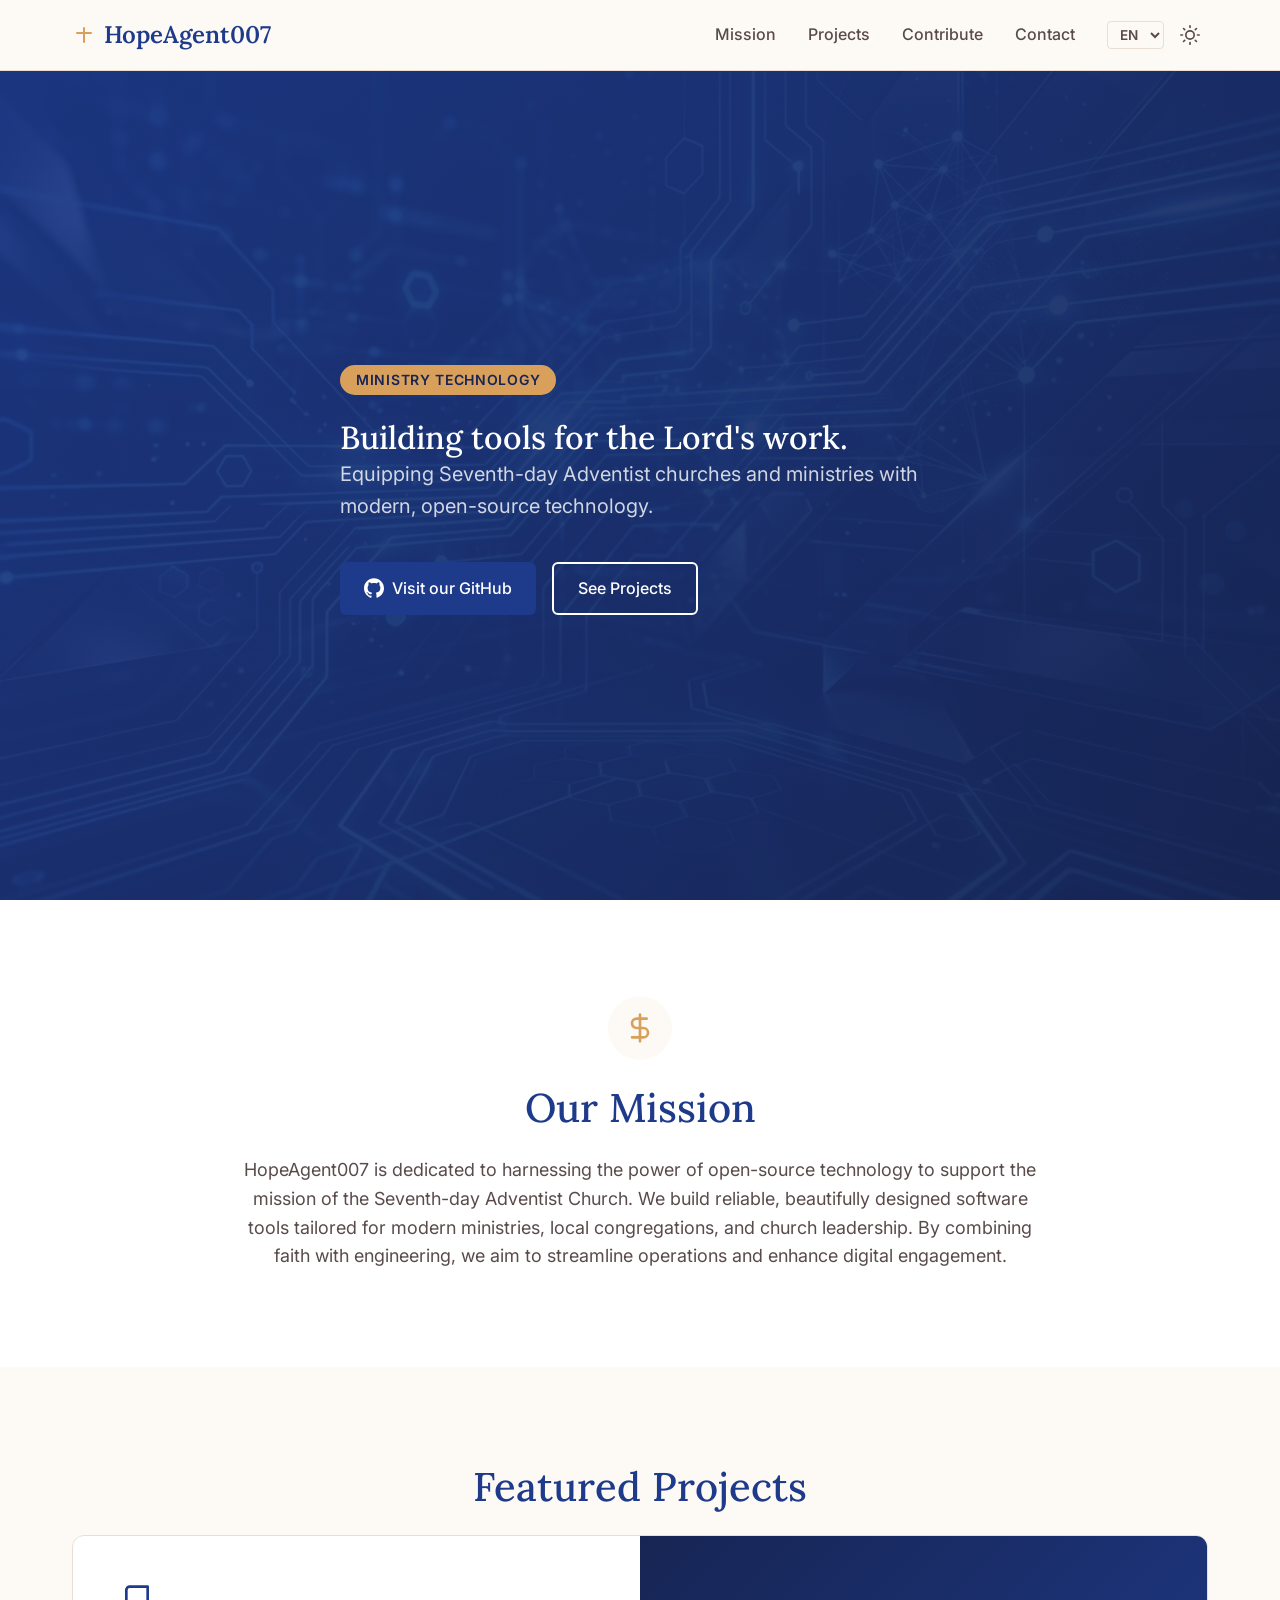
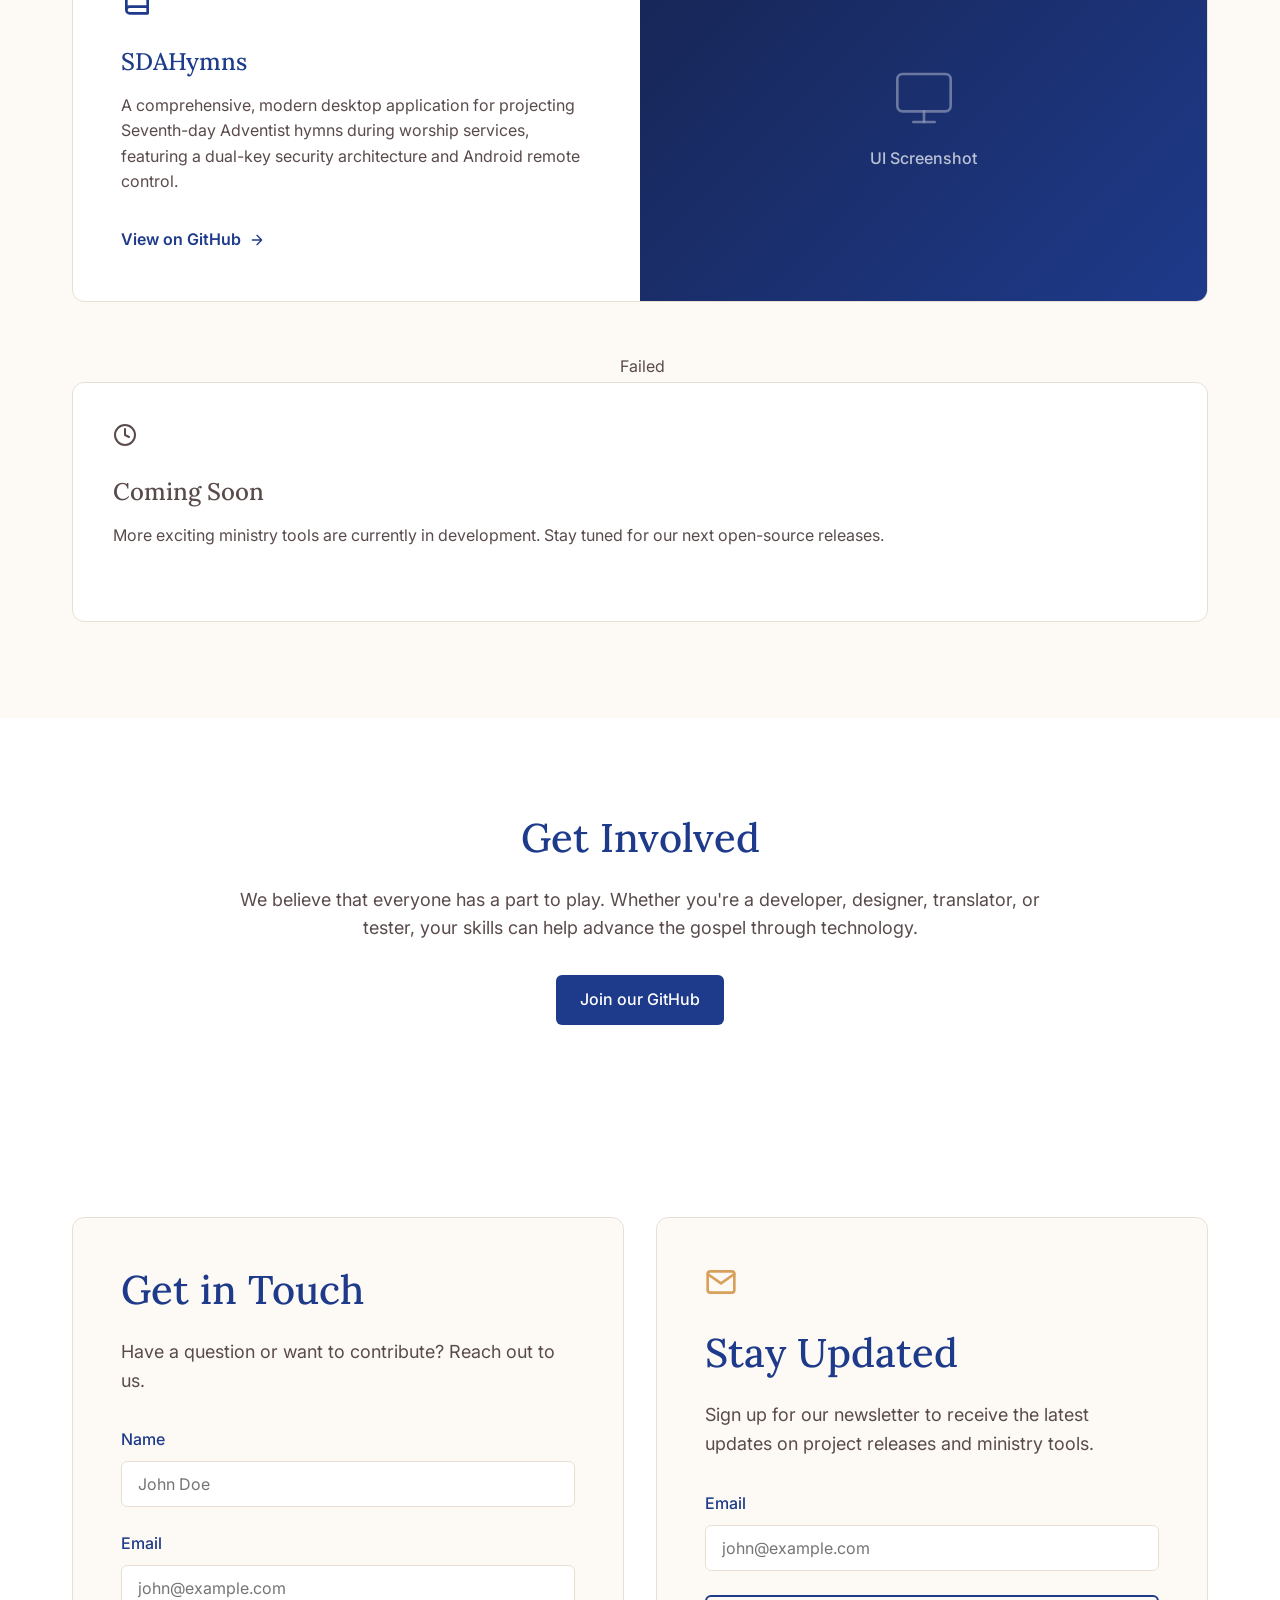
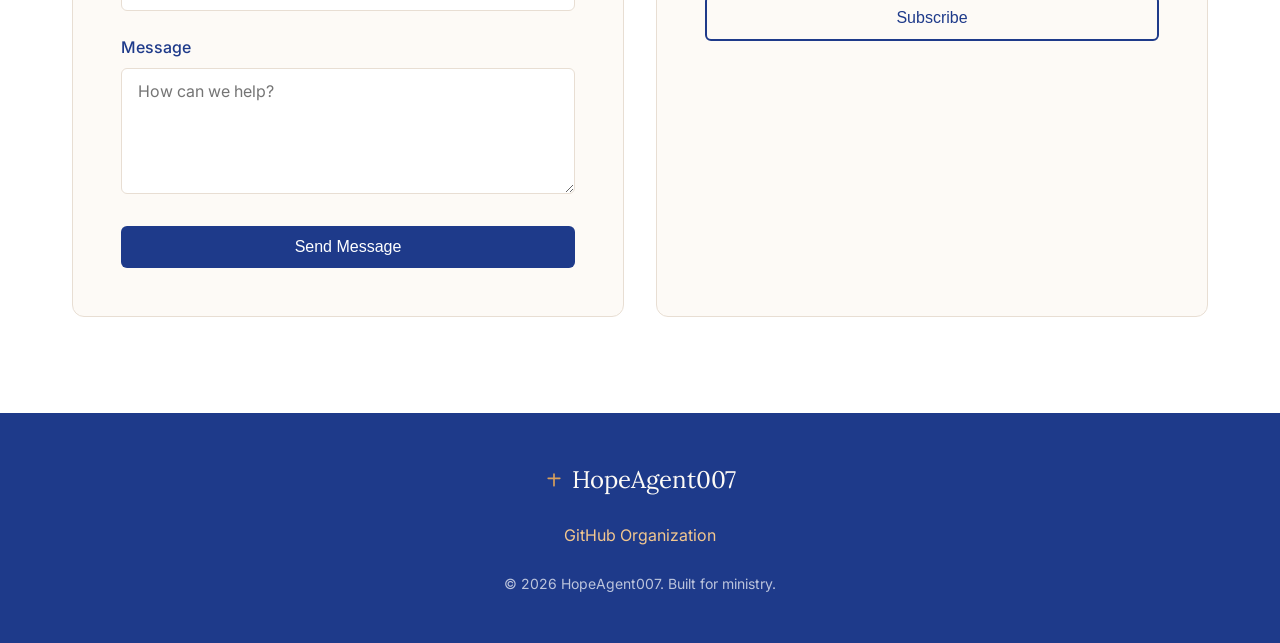
==== index.html @ d70610f1 "fix: harden project cards, finish i18n, speed up hero, add Pages deploy - Build GitHub project cards" ====
<!DOCTYPE html>
<html lang="en">
<head>
    <meta charset="UTF-8">
    <meta name="viewport" content="width=device-width, initial-scale=1.0">
    <title data-i18n="page_title">HopeAgent007 | Building Tools for the Lord's Work</title>
    <meta name="description" content="HopeAgent007 is a GitHub organization dedicated to building technology tools for Seventh-day Adventist (SDA) church and ministry use.">
    <!-- Clean SVG Favicon -->
    <link rel="icon" href="data:image/svg+xml,<svg xmlns=%22http://www.w3.org/2000/svg%22 viewBox=%220 0 24 24%22 fill=%22none%22 stroke=%22%231e3a8a%22 stroke-width=%222%22 stroke-linecap=%22round%22 stroke-linejoin=%22round%22><path d=%22M12 5v14M5 10h14%22/></svg>">
    
    <link rel="preconnect" href="https://fonts.googleapis.com">
    <link rel="preconnect" href="https://fonts.gstatic.com" crossorigin>
    <link href="https://fonts.googleapis.com/css2?family=Inter:wght@400;500;600&family=Lora:ital,wght@0,400;0,500;0,600;1,400&display=swap" rel="stylesheet">
    <link rel="stylesheet" href="style.css">
    <link rel="preload" as="image" href="hero-bg.webp">

    <!-- Link previews (WhatsApp, Facebook, etc.) -->
    <meta property="og:type" content="website">
    <meta property="og:title" content="HopeAgent007 | Building Tools for the Lord's Work">
    <meta property="og:description" content="Equipping Seventh-day Adventist churches and ministries with modern, open-source technology.">
    <meta name="twitter:card" content="summary">

    <!-- Apply saved or system theme before first paint to avoid a light flash -->
    <script>
        (function () {
            var theme = null;
            try { theme = localStorage.getItem('site_theme'); } catch (e) {}
            if (!theme && window.matchMedia && window.matchMedia('(prefers-color-scheme: dark)').matches) theme = 'dark';
            if (theme === 'dark') document.documentElement.setAttribute('data-theme', 'dark');
        })();
    </script>
</head>
<body>
    <nav class="navbar fade-in">
        <div class="container nav-container">
            <a href="#" class="logo">
                <svg width="24" height="24" viewBox="0 0 24 24" fill="none" stroke="currentColor" stroke-width="2" stroke-linecap="round" stroke-linejoin="round" class="logo-icon"><path d="M12 5v14M5 10h14"/></svg>
                HopeAgent007
            </a>
            
            <div class="nav-controls-wrapper">
                <ul class="nav-links">
                    <li><a href="#about" data-i18n="nav_mission">Mission</a></li>
                    <li><a href="#projects" data-i18n="nav_projects">Projects</a></li>
                    <li><a href="#contribute" data-i18n="nav_contribute">Contribute</a></li>
                    <li><a href="#contact" data-i18n="nav_contact">Contact</a></li>
                </ul>
                
                <div class="nav-actions">
                    <select id="lang-select" class="lang-dropdown" aria-label="Select Language">
                        <option value="en">EN</option>
                        <option value="es">ES</option>
                        <option value="ro">RO</option>
                    </select>
                    <button id="theme-toggle" class="icon-btn" aria-label="Toggle Theme" title="Toggle Dark Mode">
                        <svg class="sun-icon" width="20" height="20" viewBox="0 0 24 24" fill="none" stroke="currentColor" stroke-width="2" stroke-linecap="round" stroke-linejoin="round"><circle cx="12" cy="12" r="5"/><line x1="12" y1="1" x2="12" y2="3"/><line x1="12" y1="21" x2="12" y2="23"/><line x1="4.22" y1="4.22" x2="5.64" y2="5.64"/><line x1="18.36" y1="18.36" x2="19.78" y2="19.78"/><line x1="1" y1="12" x2="3" y2="12"/><line x1="21" y1="12" x2="23" y2="12"/><line x1="4.22" y1="19.78" x2="5.64" y2="18.36"/><line x1="18.36" y1="5.64" x2="19.78" y2="4.22"/></svg>
                        <svg class="moon-icon" width="20" height="20" viewBox="0 0 24 24" fill="none" stroke="currentColor" stroke-width="2" stroke-linecap="round" stroke-linejoin="round" style="display: none;"><path d="M21 12.79A9 9 0 1 1 11.21 3 7 7 0 0 0 21 12.79z"/></svg>
                    </button>
                </div>
            </div>
        </div>
    </nav>

    <header class="hero fade-in delay-1">
        <div class="hero-overlay"></div>
        <div class="container hero-content">
            <div class="hero-badge" data-i18n="hero_badge">Ministry Technology</div>
            <h1 class="hero-title" data-i18n="hero_title">Building tools for the Lord's work.</h1>
            <p class="hero-subtitle" data-i18n="hero_subtitle">Equipping Seventh-day Adventist churches and ministries with modern, open-source technology.</p>
            <div class="hero-cta">
                <a href="https://github.com/HopeAgent007" target="_blank" rel="noopener noreferrer" class="btn btn-primary">
                    <svg width="20" height="20" viewBox="0 0 24 24" fill="currentColor" stroke="none" class="btn-icon"><path d="M12 .297c-6.63 0-12 5.373-12 12 0 5.303 3.438 9.8 8.205 11.385.6.113.82-.258.82-.577 0-.285-.01-1.04-.015-2.04-3.338.724-4.042-1.61-4.042-1.61C4.422 18.07 3.633 17.7 3.633 17.7c-1.087-.744.084-.729.084-.729 1.205.084 1.838 1.236 1.838 1.236 1.07 1.835 2.809 1.305 3.495.998.108-.776.417-1.305.76-1.605-2.665-.3-5.466-1.332-5.466-5.93 0-1.31.465-2.38 1.235-3.22-.135-.303-.54-1.523.105-3.176 0 0 1.005-.322 3.3 1.23.96-.267 1.98-.399 3-.405 1.02.006 2.04.138 3 .405 2.28-1.552 3.285-1.23 3.285-1.23.645 1.653.24 2.873.12 3.176.765.84 1.23 1.91 1.23 3.22 0 4.61-2.805 5.625-5.475 5.92.42.36.81 1.096.81 2.22 0 1.606-.015 2.896-.015 3.286 0 .315.21.69.825.57C20.565 22.092 24 17.592 24 12.297c0-6.627-5.373-12-12-12"/></svg>
                    <span data-i18n="hero_btn_primary">Visit our GitHub</span>
                </a>
                <a href="#projects" class="btn btn-secondary" style="color:#ffffff; border-color:#ffffff;" data-i18n="hero_btn_secondary">See Projects</a>
            </div>
        </div>
    </header>

    <section id="about" class="about">
        <div class="container about-container scroll-fade">
            <div class="about-icon">
                <svg width="32" height="32" viewBox="0 0 24 24" fill="none" stroke="currentColor" stroke-width="2" stroke-linecap="round" stroke-linejoin="round"><path d="M12 2v20M17 5H9.5a3.5 3.5 0 0 0 0 7h5a3.5 3.5 0 0 1 0 7H6"/></svg>
            </div>
            <h2 class="section-title" data-i18n="mission_title">Our Mission</h2>
            <p class="section-text" data-i18n="mission_text">
                HopeAgent007 is dedicated to harnessing the power of open-source technology to support the mission of the Seventh-day Adventist Church. We build reliable, beautifully designed software tools tailored for modern ministries, local congregations, and church leadership. By combining faith with engineering, we aim to streamline operations and enhance digital engagement.
            </p>
        </div>
    </section>

    <section id="projects" class="projects">
        <div class="container scroll-fade">
            <h2 class="section-title text-center" data-i18n="projects_title">Featured Projects</h2>
            
            <!-- Hybrid Approach: Static Featured App first -->
            <div class="featured-app">
                <div class="featured-app-content">
                    <div class="project-icon">
                        <svg width="32" height="32" viewBox="0 0 24 24" fill="none" stroke="currentColor" stroke-width="2" stroke-linecap="round" stroke-linejoin="round"><path d="M4 19.5v-15A2.5 2.5 0 0 1 6.5 2H20v20H6.5a2.5 2.5 0 0 1 0-5H20"/></svg>
                    </div>
                    <h3 class="project-title">SDAHymns</h3>
                    <p class="project-desc" data-i18n="sdahymns_desc">
                        A comprehensive, modern desktop application for projecting Seventh-day Adventist hymns during worship services, featuring a dual-key security architecture and Android remote control.
                    </p>
                    <a href="https://github.com/HopeAgent007/SDAHymns" target="_blank" rel="noopener noreferrer" class="project-link">
                        <span data-i18n="project_view_github">View on GitHub</span>
                        <svg width="16" height="16" viewBox="0 0 24 24" fill="none" stroke="currentColor" stroke-width="2" stroke-linecap="round" stroke-linejoin="round"><path d="M5 12h14M12 5l7 7-7 7"/></svg>
                    </a>
                </div>
                <div class="featured-app-visual">
                    <!-- Placeholder for screenshot, could be replaced with actual image tag later -->
                    <div class="mockup-placeholder">
                        <svg width="64" height="64" viewBox="0 0 24 24" fill="none" stroke="currentColor" stroke-width="1" stroke-linecap="round" stroke-linejoin="round" style="opacity: 0.5;"><rect x="2" y="3" width="20" height="14" rx="2" ry="2"/><line x1="8" y1="21" x2="16" y2="21"/><line x1="12" y1="17" x2="12" y2="21"/></svg>
                        <span data-i18n="ui_screenshot_placeholder">UI Screenshot</span>
                    </div>
                </div>
            </div>

            <!-- Dynamic GitHub Projects injected here -->
            <div id="projects-container" class="projects-grid">
                <!-- Loader -->
                <div id="projects-loader" class="loader"></div>
            </div>
            
            <!-- Static Coming Soon Card -->
            <div class="projects-grid" style="margin-top: 2rem;">
                <div class="project-card coming-soon-card">
                    <div class="project-icon" style="color: var(--clr-text-light);">
                        <svg width="24" height="24" viewBox="0 0 24 24" fill="none" stroke="currentColor" stroke-width="2" stroke-linecap="round" stroke-linejoin="round"><circle cx="12" cy="12" r="10"/><polyline points="12 6 12 12 16 14"/></svg>
                    </div>
                    <h3 class="project-title" data-i18n="coming_soon_title" style="color: var(--clr-text-light);">Coming Soon</h3>
                    <p class="project-desc" data-i18n="coming_soon_desc">More exciting ministry tools are currently in development. Stay tuned for our next open-source releases.</p>
                </div>
            </div>
            
        </div>
    </section>

    <!-- Contribution Section -->
    <section id="contribute" class="contribute">
        <div class="container contribute-container scroll-fade">
            <h2 class="section-title text-center" data-i18n="contribute_title">Get Involved</h2>
            <p class="section-text text-center" data-i18n="contribute_desc">
                We believe that everyone has a part to play. Whether you're a developer, designer, translator, or tester, your skills can help advance the gospel through technology. 
            </p>
            <div class="text-center" style="margin-top: 2rem;">
                <a href="https://github.com/HopeAgent007" target="_blank" rel="noopener noreferrer" class="btn btn-primary">
                    <span data-i18n="contribute_btn">Join our GitHub</span>
                </a>
            </div>
        </div>
    </section>

    <!-- Newsletter & Contact Section -->
    <section id="contact" class="contact">
        <div class="container scroll-fade">
            <div class="contact-grid">
                
                <!-- Contact Form -->
                <div class="contact-card">
                    <h2 class="section-title" data-i18n="contact_title">Get in Touch</h2>
                    <p class="section-text" style="margin-bottom: 2rem;" data-i18n="contact_subtitle">Have a question or want to contribute? Reach out to us.</p>
                    
                    <form action="https://formspree.io/f/xeennbgd" method="POST" class="contact-form">
                        <div class="form-group">
                            <label for="name" data-i18n="contact_label_name">Name</label>
                            <input type="text" id="name" name="name" required placeholder="John Doe" data-i18n-placeholder="placeholder_name">
                        </div>
                        <div class="form-group">
                            <label for="email" data-i18n="contact_label_email">Email</label>
                            <input type="email" id="email" name="email" required placeholder="john@example.com" data-i18n-placeholder="placeholder_email">
                        </div>
                        <div class="form-group">
                            <label for="message" data-i18n="contact_label_message">Message</label>
                            <textarea id="message" name="message" rows="5" required placeholder="How can we help?" data-i18n-placeholder="placeholder_message"></textarea>
                        </div>
                        <button type="submit" class="btn btn-primary btn-submit" data-i18n="contact_btn_send">Send Message</button>
                    </form>
                </div>
                
                <!-- Newsletter Form -->
                <div class="contact-card newsletter-card">
                    <div class="newsletter-icon">
                        <svg width="32" height="32" viewBox="0 0 24 24" fill="none" stroke="currentColor" stroke-width="2" stroke-linecap="round" stroke-linejoin="round"><path d="M4 4h16c1.1 0 2 .9 2 2v12c0 1.1-.9 2-2 2H4c-1.1 0-2-.9-2-2V6c0-1.1.9-2 2-2z"/><polyline points="22,6 12,13 2,6"/></svg>
                    </div>
                    <h2 class="section-title" data-i18n="newsletter_title">Stay Updated</h2>
                    <p class="section-text" style="margin-bottom: 2rem;" data-i18n="newsletter_desc">Sign up for our newsletter to receive the latest updates on project releases and ministry tools.</p>
                    
                    <form action="https://formspree.io/f/xeennbgd" method="POST" class="contact-form">
                        <input type="hidden" name="subject" value="Newsletter Subscription">
                        <div class="form-group">
                            <label for="newsletter-email" data-i18n="contact_label_email">Email</label>
                            <input type="email" id="newsletter-email" name="email" required placeholder="john@example.com" data-i18n-placeholder="placeholder_email">
                        </div>
                        <button type="submit" class="btn btn-secondary btn-submit" data-i18n="newsletter_btn">Subscribe</button>
                    </form>
                </div>

            </div>
        </div>
    </section>

    <footer class="footer">
        <div class="container footer-container">
            <div class="footer-brand">
                <svg width="20" height="20" viewBox="0 0 24 24" fill="none" stroke="currentColor" stroke-width="2" stroke-linecap="round" stroke-linejoin="round"><path d="M12 5v14M5 10h14"/></svg>
                <span>HopeAgent007</span>
            </div>
            <div class="footer-links">
                <a href="https://github.com/HopeAgent007" target="_blank" rel="noopener noreferrer" data-i18n="footer_link">GitHub Organization</a>
            </div>
            <p class="copyright" data-i18n="footer_copy">&copy; 2026 HopeAgent007. Built for ministry.</p>
        </div>
    </footer>

    <script src="script.js"></script>
</body>
</html>
---- style.css ----
:root {
    /* Color Palette - Light Mode (Default) */
    --clr-bg: #fdfaf6; /* Cream */
    --clr-bg-alt: #ffffff; /* White */
    --clr-blue: #1e3a8a; /* Deep Royal Blue */
    --clr-blue-dark: #172554; /* Darker Navy */
    --clr-gold: #d9a05b;
    --clr-gold-light: #f2c78f;
    --clr-text: #2d2020;
    --clr-text-light: #5a4b4b;
    --clr-border: #e8ded3;

    /* Typography */
    --font-heading: 'Lora', serif;
    --font-body: 'Inter', sans-serif;

    /* Spacing & Layout */
    --container-max-width: 1200px;
    --transition-speed: 0.3s;
}

/* Dark Mode Variables */
[data-theme="dark"] {
    --clr-bg: #1a1515; /* Dark charcoal/brown */
    --clr-bg-alt: #241d1d; /* Slightly lighter for cards */
    --clr-blue: #3b82f6; /* Brighter Blue for contrast */
    --clr-blue-dark: #2563eb; /* Darker Blue */
    --clr-gold: #e6b87a;
    --clr-gold-light: #4a3822; /* Darker gold-ish for badges */
    --clr-text: #f0eaea;
    --clr-text-light: #b3a6a6;
    --clr-border: #3d3131;
}

* {
    margin: 0;
    padding: 0;
    box-sizing: border-box;
}

body {
    font-family: var(--font-body);
    background-color: var(--clr-bg);
    color: var(--clr-text);
    line-height: 1.6;
    -webkit-font-smoothing: antialiased;
    transition: background-color var(--transition-speed), color var(--transition-speed);
}

h1, h2, h3, h4 {
    font-family: var(--font-heading);
    font-weight: 500;
    line-height: 1.2;
    color: var(--clr-blue);
    transition: color var(--transition-speed);
}

a {
    text-decoration: none;
    color: inherit;
    transition: color var(--transition-speed);
}

.container {
    max-width: var(--container-max-width);
    margin: 0 auto;
    padding: 0 2rem;
}

.text-center {
    text-align: center;
}

/* --- Navigation --- */
.navbar {
    position: fixed;
    top: 0;
    left: 0;
    width: 100%;
    background-color: var(--clr-bg);
    border-bottom: 1px solid var(--clr-border);
    z-index: 1000;
    padding: 1rem 0;
    transition: background-color var(--transition-speed), border-color var(--transition-speed);
}

.nav-container {
    display: flex;
    justify-content: space-between;
    align-items: center;
}

.logo {
    display: flex;
    align-items: center;
    gap: 0.5rem;
    font-family: var(--font-heading);
    font-size: 1.5rem;
    font-weight: 600;
    color: var(--clr-blue);
}

.logo-icon {
    color: var(--clr-gold);
}

.nav-controls-wrapper {
    display: flex;
    align-items: center;
    gap: 2rem;
}

.nav-links {
    display: flex;
    list-style: none;
    gap: 2rem;
}

.nav-links a {
    font-weight: 500;
    color: var(--clr-text-light);
}

.nav-links a:hover {
    color: var(--clr-blue);
}

/* Nav Actions & Language Select */
.nav-actions {
    display: flex;
    align-items: center;
    gap: 0.5rem;
}

.lang-dropdown {
    background-color: transparent;
    color: var(--clr-text-light);
    border: 1px solid var(--clr-border);
    padding: 0.25rem 0.5rem;
    border-radius: 4px;
    font-family: var(--font-body);
    font-weight: 600;
    font-size: 0.85rem;
    cursor: pointer;
    outline: none;
    transition: all 0.2s;
}

.lang-dropdown:hover {
    border-color: var(--clr-blue);
    color: var(--clr-blue);
}

.lang-dropdown option {
    background-color: var(--clr-bg-alt);
    color: var(--clr-text);
}

.icon-btn {
    background: transparent;
    border: none;
    color: var(--clr-text-light);
    cursor: pointer;
    width: 36px;
    height: 36px;
    display: flex;
    align-items: center;
    justify-content: center;
    border-radius: 50%;
    transition: all 0.2s;
}

.icon-btn:hover {
    background-color: var(--clr-bg-alt);
    color: var(--clr-blue);
}

/* --- Hero Section --- */
.hero {
    position: relative;
    min-height: 100vh;
    display: flex;
    align-items: center;
    background-image: url('hero-bg.webp');
    background-size: cover;
    background-position: center;
    padding-top: 5rem;
}

.hero-overlay {
    position: absolute;
    top: 0;
    left: 0;
    width: 100%;
    height: 100%;
    background: linear-gradient(135deg, rgba(30, 58, 138, 0.9) 0%, rgba(23, 37, 84, 0.95) 100%);
    z-index: 1;
}

[data-theme="dark"] .hero-overlay {
    background: linear-gradient(135deg, rgba(26, 21, 21, 0.95) 0%, rgba(36, 29, 29, 0.98) 100%);
}

.hero-content {
    position: relative;
    z-index: 2;
    max-width: 800px;
    color: #ffffff; /* Always light text over dark overlay */
}

.hero-content h1 {
    color: #ffffff;
}

.hero-badge {
    display: inline-block;
    padding: 0.25rem 1rem;
    background-color: var(--clr-gold);
    color: #172554;
    font-size: 0.875rem;
    font-weight: 600;
    border-radius: 50px;
    margin-bottom: 1.5rem;
    text-transform: uppercase;
    letter-spacing: 0.05em;
}

.hero-subtitle {
    font-size: clamp(1.125rem, 2vw, 1.25rem);
    color: rgba(255, 255, 255, 0.8);
    margin-bottom: 2.5rem;
    max-width: 600px;
}

.hero-cta {
    display: flex;
    gap: 1rem;
    flex-wrap: wrap;
}

/* --- Buttons --- */
.btn {
    display: inline-flex;
    align-items: center;
    gap: 0.5rem;
    padding: 0.75rem 1.5rem;
    border-radius: 6px;
    font-weight: 500;
    cursor: pointer;
    transition: all var(--transition-speed);
    border: none;
    font-size: 1rem;
}

.btn-primary {
    background-color: var(--clr-blue);
    color: #ffffff;
}

.btn-primary:hover {
    background-color: var(--clr-blue-dark);
    transform: translateY(-2px);
    box-shadow: 0 4px 12px rgba(30, 58, 138, 0.3);
}

.btn-secondary {
    background-color: transparent;
    color: var(--clr-blue);
    border: 2px solid var(--clr-blue);
}

.btn-secondary:hover {
    background-color: var(--clr-blue);
    color: #ffffff;
}

/* --- General Sections --- */
section {
    padding: 6rem 0;
}

.section-title {
    font-size: 2.5rem;
    margin-bottom: 1.5rem;
}

.section-text {
    font-size: 1.125rem;
    color: var(--clr-text-light);
    max-width: 800px;
    margin: 0 auto;
}

/* --- About & Contribute Sections --- */
.about, .contribute {
    background-color: var(--clr-bg-alt);
    text-align: center;
    transition: background-color var(--transition-speed);
}

.about-icon {
    display: inline-flex;
    justify-content: center;
    align-items: center;
    width: 64px;
    height: 64px;
    border-radius: 50%;
    background-color: var(--clr-bg);
    color: var(--clr-gold);
    margin-bottom: 1.5rem;
}

/* --- Projects Section --- */
.projects {
    background-color: var(--clr-bg);
    min-height: 400px;
}

/* Featured App (Static Hybrid) */
.featured-app {
    display: flex;
    flex-wrap: wrap;
    background-color: var(--clr-bg-alt);
    border-radius: 12px;
    border: 1px solid var(--clr-border);
    overflow: hidden;
    margin-bottom: 3rem;
    transition: border-color var(--transition-speed), background-color var(--transition-speed);
}

.featured-app-content {
    flex: 1 1 400px;
    padding: 3rem;
    display: flex;
    flex-direction: column;
    justify-content: center;
}

.featured-app-visual {
    flex: 1 1 400px;
    background: linear-gradient(135deg, var(--clr-blue-dark) 0%, var(--clr-blue) 100%);
    display: flex;
    align-items: center;
    justify-content: center;
    min-height: 300px;
}

.mockup-placeholder {
    display: flex;
    flex-direction: column;
    align-items: center;
    color: rgba(255, 255, 255, 0.7);
    gap: 1rem;
    font-weight: 500;
}

/* Projects Grid */
.projects-grid {
    display: grid;
    grid-template-columns: repeat(auto-fit, minmax(300px, 1fr));
    gap: 2rem;
    position: relative;
}

/* Loader */
.loader {
    width: 48px;
    height: 48px;
    border: 4px solid var(--clr-border);
    border-bottom-color: var(--clr-blue);
    border-radius: 50%;
    display: inline-block;
    box-sizing: border-box;
    animation: rotation 1s linear infinite;
    position: absolute;
    left: 50%;
    margin-left: -24px;
}

@keyframes rotation {
    0% { transform: rotate(0deg); }
    100% { transform: rotate(360deg); }
}

.project-card {
    background-color: var(--clr-bg-alt);
    padding: 2.5rem;
    border-radius: 12px;
    border: 1px solid var(--clr-border);
    transition: transform var(--transition-speed), box-shadow var(--transition-speed), border-color var(--transition-speed), background-color var(--transition-speed);
    display: flex;
    flex-direction: column;
}

.project-card:not(.coming-soon-card):hover {
    transform: translateY(-5px);
    box-shadow: 0 10px 25px rgba(0, 0, 0, 0.1);
    border-color: var(--clr-gold);
}

.project-icon {
    color: var(--clr-blue);
    margin-bottom: 1.5rem;
}

.project-title {
    font-size: 1.5rem;
    margin-bottom: 1rem;
}

.project-desc {
    color: var(--clr-text-light);
    margin-bottom: 2rem;
    flex-grow: 1;
}

.project-link {
    display: inline-flex;
    align-items: center;
    gap: 0.5rem;
    color: var(--clr-blue);
    font-weight: 600;
}

.project-link:hover {
    color: var(--clr-gold);
}

/* --- Contact & Newsletter Section --- */
.contact {
    background-color: var(--clr-bg-alt);
    transition: background-color var(--transition-speed);
}

.contact-grid {
    display: grid;
    grid-template-columns: repeat(auto-fit, minmax(400px, 1fr));
    gap: 2rem;
}

.contact-card, .newsletter-card {
    background-color: var(--clr-bg);
    padding: 3rem;
    border-radius: 12px;
    border: 1px solid var(--clr-border);
    transition: background-color var(--transition-speed), border-color var(--transition-speed);
}

.newsletter-icon {
    color: var(--clr-gold);
    margin-bottom: 1.5rem;
}

.contact-form {
    width: 100%;
}

.form-group {
    margin-bottom: 1.5rem;
}

.form-group label {
    display: block;
    margin-bottom: 0.5rem;
    font-weight: 500;
    color: var(--clr-blue);
}

.form-group input,
.form-group textarea {
    width: 100%;
    padding: 0.75rem 1rem;
    border: 1px solid var(--clr-border);
    border-radius: 6px;
    font-family: inherit;
    font-size: 1rem;
    transition: border-color var(--transition-speed), background-color var(--transition-speed), color var(--transition-speed);
    background-color: var(--clr-bg-alt);
    color: var(--clr-text);
}

.form-group input:focus,
.form-group textarea:focus {
    outline: none;
    border-color: var(--clr-gold);
    box-shadow: 0 0 0 3px rgba(217, 160, 91, 0.1);
}

.btn-submit {
    width: 100%;
    justify-content: center;
}

/* --- Footer --- */
.footer {
    background-color: var(--clr-blue);
    color: var(--clr-bg);
    padding: 3rem 0;
    text-align: center;
    transition: background-color var(--transition-speed);
}

.footer-brand {
    display: flex;
    justify-content: center;
    align-items: center;
    gap: 0.5rem;
    font-family: var(--font-heading);
    font-size: 1.5rem;
    margin-bottom: 1.5rem;
}

.footer-brand svg {
    color: var(--clr-gold);
}

.footer-links {
    margin-bottom: 1.5rem;
}

.footer-links a {
    color: var(--clr-gold-light);
}

.footer-links a:hover {
    color: var(--clr-bg-alt);
    text-decoration: underline;
}

.copyright {
    color: rgba(255, 255, 255, 0.7);
    font-size: 0.875rem;
}

/* --- Animations --- */
.fade-in {
    opacity: 0;
    transform: translateY(20px);
    animation: fadeIn 0.8s ease forwards;
}

.delay-1 {
    animation-delay: 0.2s;
}

@keyframes fadeIn {
    to {
        opacity: 1;
        transform: translateY(0);
    }
}

.scroll-fade {
    opacity: 0;
    transform: translateY(30px);
    transition: opacity 0.8s ease, transform 0.8s ease;
}

.scroll-fade.is-visible {
    opacity: 1;
    transform: translateY(0);
}

/* --- Responsive --- */
@media (max-width: 768px) {
    .nav-links {
        display: none;
    }
    
    .hero-cta {
        flex-direction: column;
    }
    
    .contact-grid {
        grid-template-columns: 1fr;
    }
}
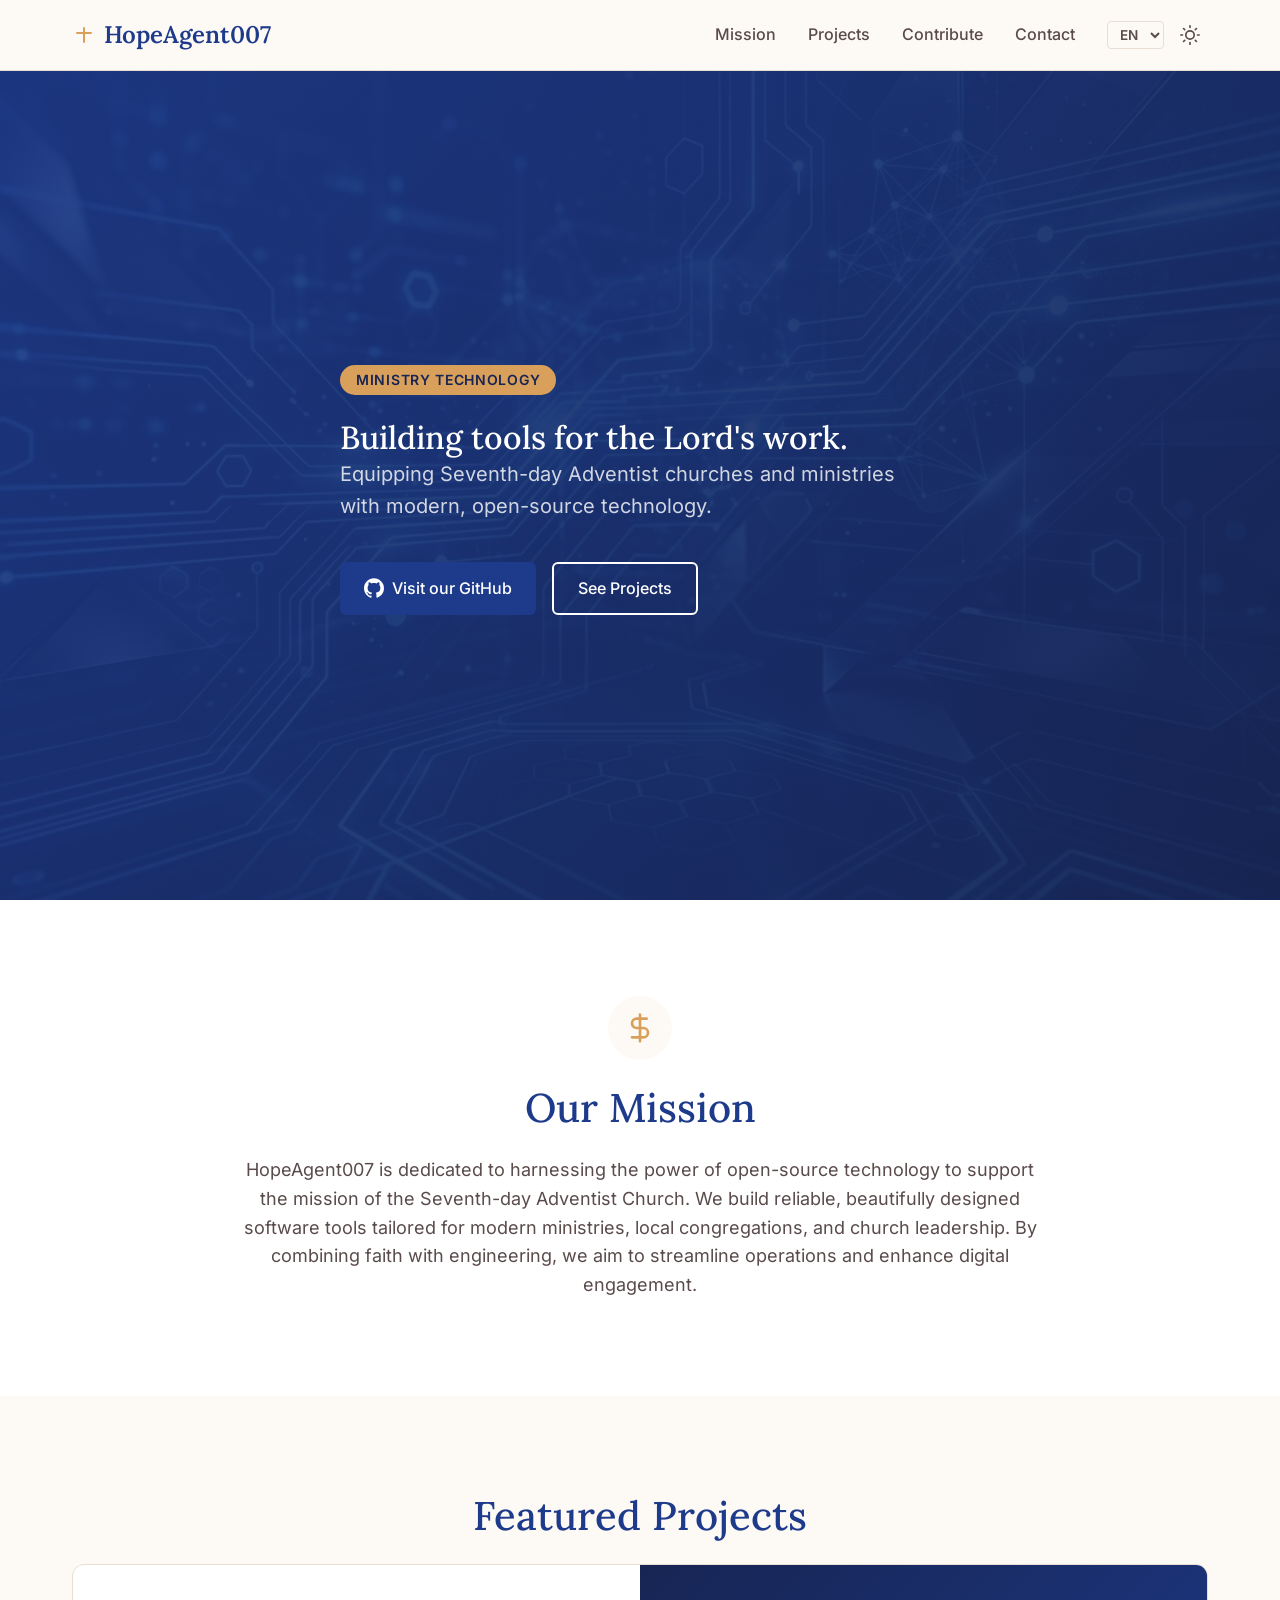
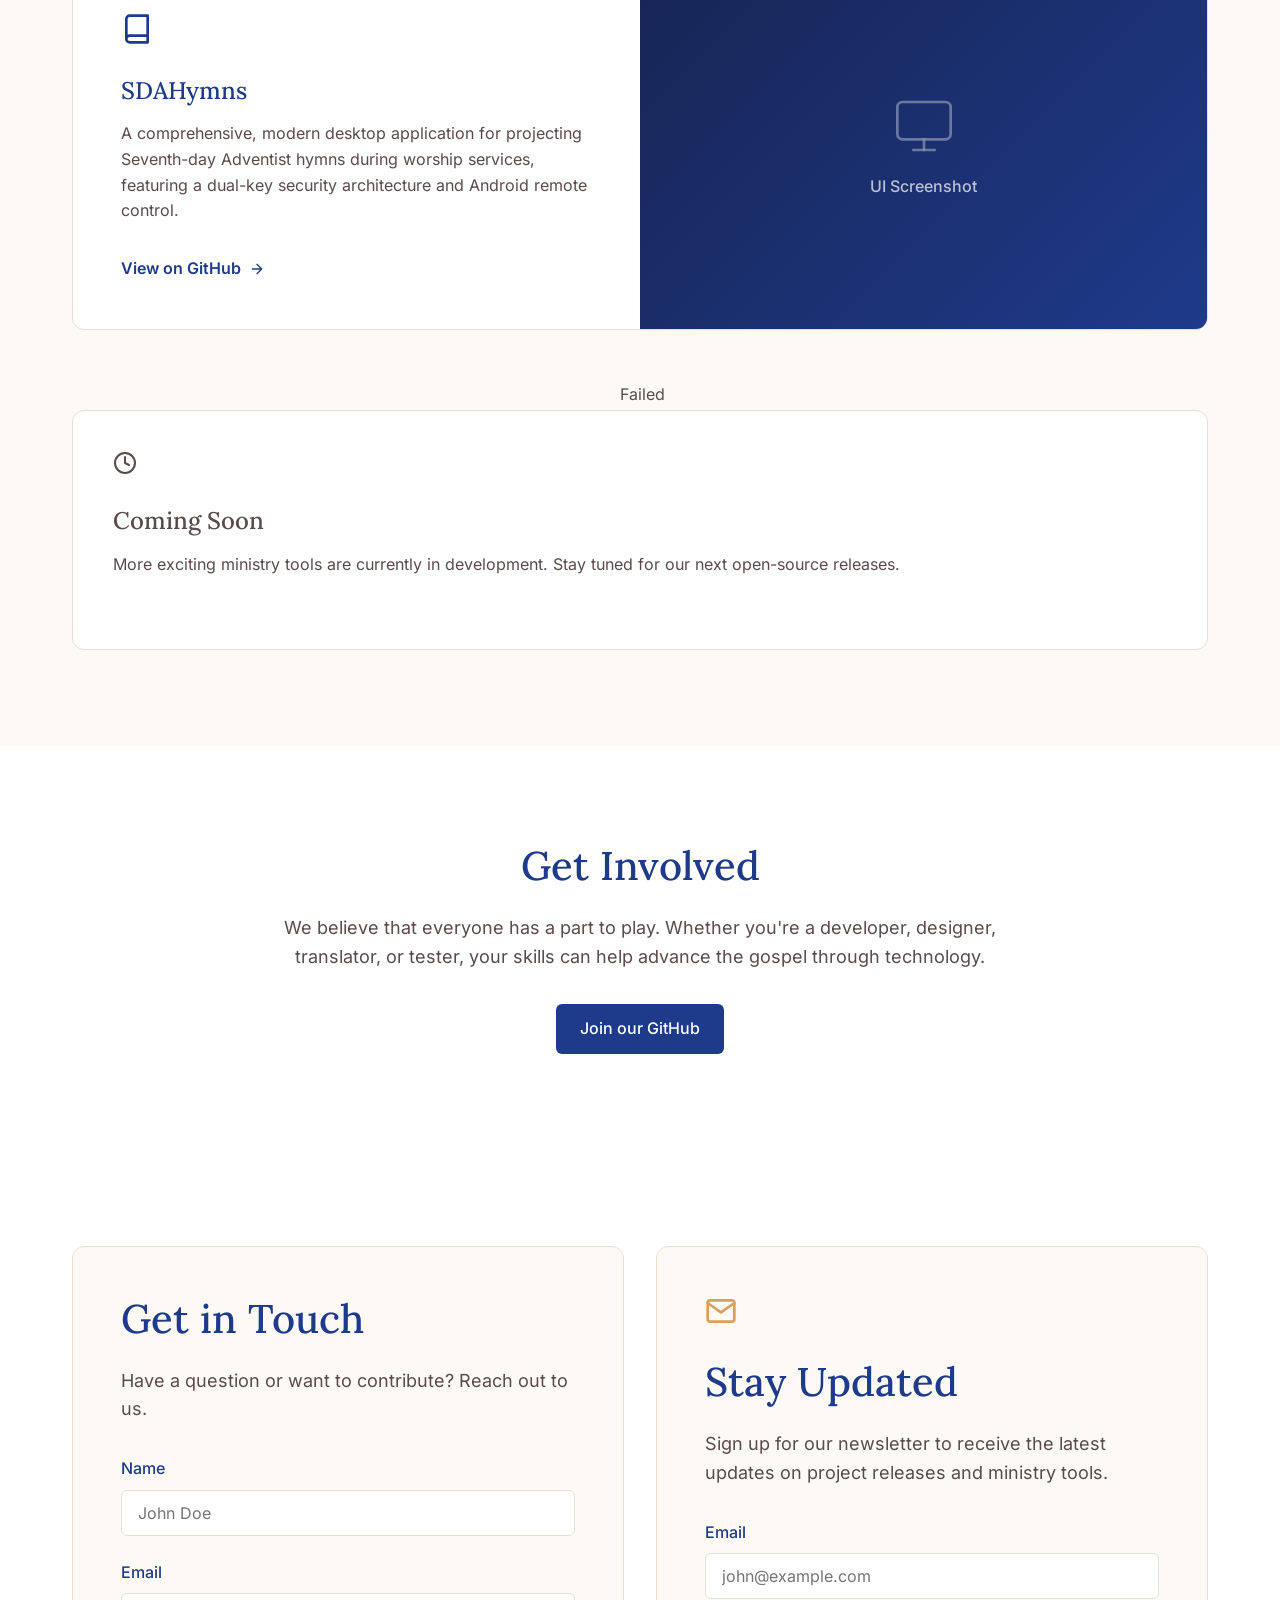
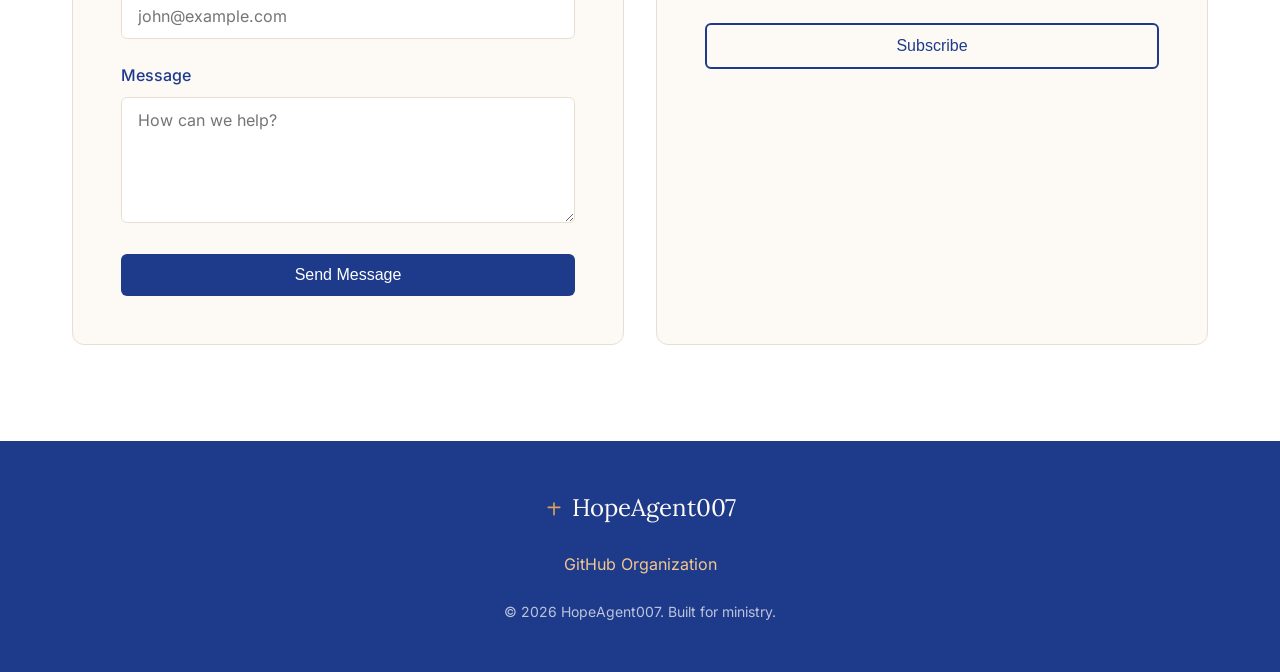
==== commit 8e128f1e: "feat: self-host Inter and Lora fonts instead of Google Fonts - Add variable woff2 files (latin + lat" ====
--- a/index.html
+++ b/index.html
@@ -8,9 +8,8 @@
     <!-- Clean SVG Favicon -->
     <link rel="icon" href="data:image/svg+xml,<svg xmlns=%22http://www.w3.org/2000/svg%22 viewBox=%220 0 24 24%22 fill=%22none%22 stroke=%22%231e3a8a%22 stroke-width=%222%22 stroke-linecap=%22round%22 stroke-linejoin=%22round%22><path d=%22M12 5v14M5 10h14%22/></svg>">
     
-    <link rel="preconnect" href="https://fonts.googleapis.com">
-    <link rel="preconnect" href="https://fonts.gstatic.com" crossorigin>
-    <link href="https://fonts.googleapis.com/css2?family=Inter:wght@400;500;600&family=Lora:ital,wght@0,400;0,500;0,600;1,400&display=swap" rel="stylesheet">
+    <link rel="preload" href="fonts/inter-latin-wght-normal.woff2" as="font" type="font/woff2" crossorigin>
+    <link rel="preload" href="fonts/lora-latin-wght-normal.woff2" as="font" type="font/woff2" crossorigin>
     <link rel="stylesheet" href="style.css">
     <link rel="preload" as="image" href="hero-bg.webp">
 
--- a/style.css
+++ b/style.css
@@ -1,3 +1,38 @@
+/* --- Self-hosted Fonts (variable, OFL-1.1; see fonts/LICENSE-*.txt) --- */
+/* latin-ext covers Romanian ă â î ș ț and Spanish accents beyond Latin-1 */
+@font-face {
+    font-family: 'Inter';
+    font-style: normal;
+    font-display: swap;
+    font-weight: 100 900;
+    src: url('fonts/inter-latin-ext-wght-normal.woff2') format('woff2-variations');
+    unicode-range: U+0100-02BA, U+02BD-02C5, U+02C7-02CC, U+02CE-02D7, U+02DD-02FF, U+0304, U+0308, U+0329, U+1D00-1DBF, U+1E00-1E9F, U+1EF2-1EFF, U+2020, U+20A0-20AB, U+20AD-20C0, U+2113, U+2C60-2C7F, U+A720-A7FF;
+}
+@font-face {
+    font-family: 'Inter';
+    font-style: normal;
+    font-display: swap;
+    font-weight: 100 900;
+    src: url('fonts/inter-latin-wght-normal.woff2') format('woff2-variations');
+    unicode-range: U+0000-00FF, U+0131, U+0152-0153, U+02BB-02BC, U+02C6, U+02DA, U+02DC, U+0304, U+0308, U+0329, U+2000-206F, U+20AC, U+2122, U+2191, U+2193, U+2212, U+2215, U+FEFF, U+FFFD;
+}
+@font-face {
+    font-family: 'Lora';
+    font-style: normal;
+    font-display: swap;
+    font-weight: 400 700;
+    src: url('fonts/lora-latin-ext-wght-normal.woff2') format('woff2-variations');
+    unicode-range: U+0100-02BA, U+02BD-02C5, U+02C7-02CC, U+02CE-02D7, U+02DD-02FF, U+0304, U+0308, U+0329, U+1D00-1DBF, U+1E00-1E9F, U+1EF2-1EFF, U+2020, U+20A0-20AB, U+20AD-20C0, U+2113, U+2C60-2C7F, U+A720-A7FF;
+}
+@font-face {
+    font-family: 'Lora';
+    font-style: normal;
+    font-display: swap;
+    font-weight: 400 700;
+    src: url('fonts/lora-latin-wght-normal.woff2') format('woff2-variations');
+    unicode-range: U+0000-00FF, U+0131, U+0152-0153, U+02BB-02BC, U+02C6, U+02DA, U+02DC, U+0304, U+0308, U+0329, U+2000-206F, U+20AC, U+2122, U+2191, U+2193, U+2212, U+2215, U+FEFF, U+FFFD;
+}
+
 :root {
     /* Color Palette - Light Mode (Default) */
     --clr-bg: #fdfaf6; /* Cream */
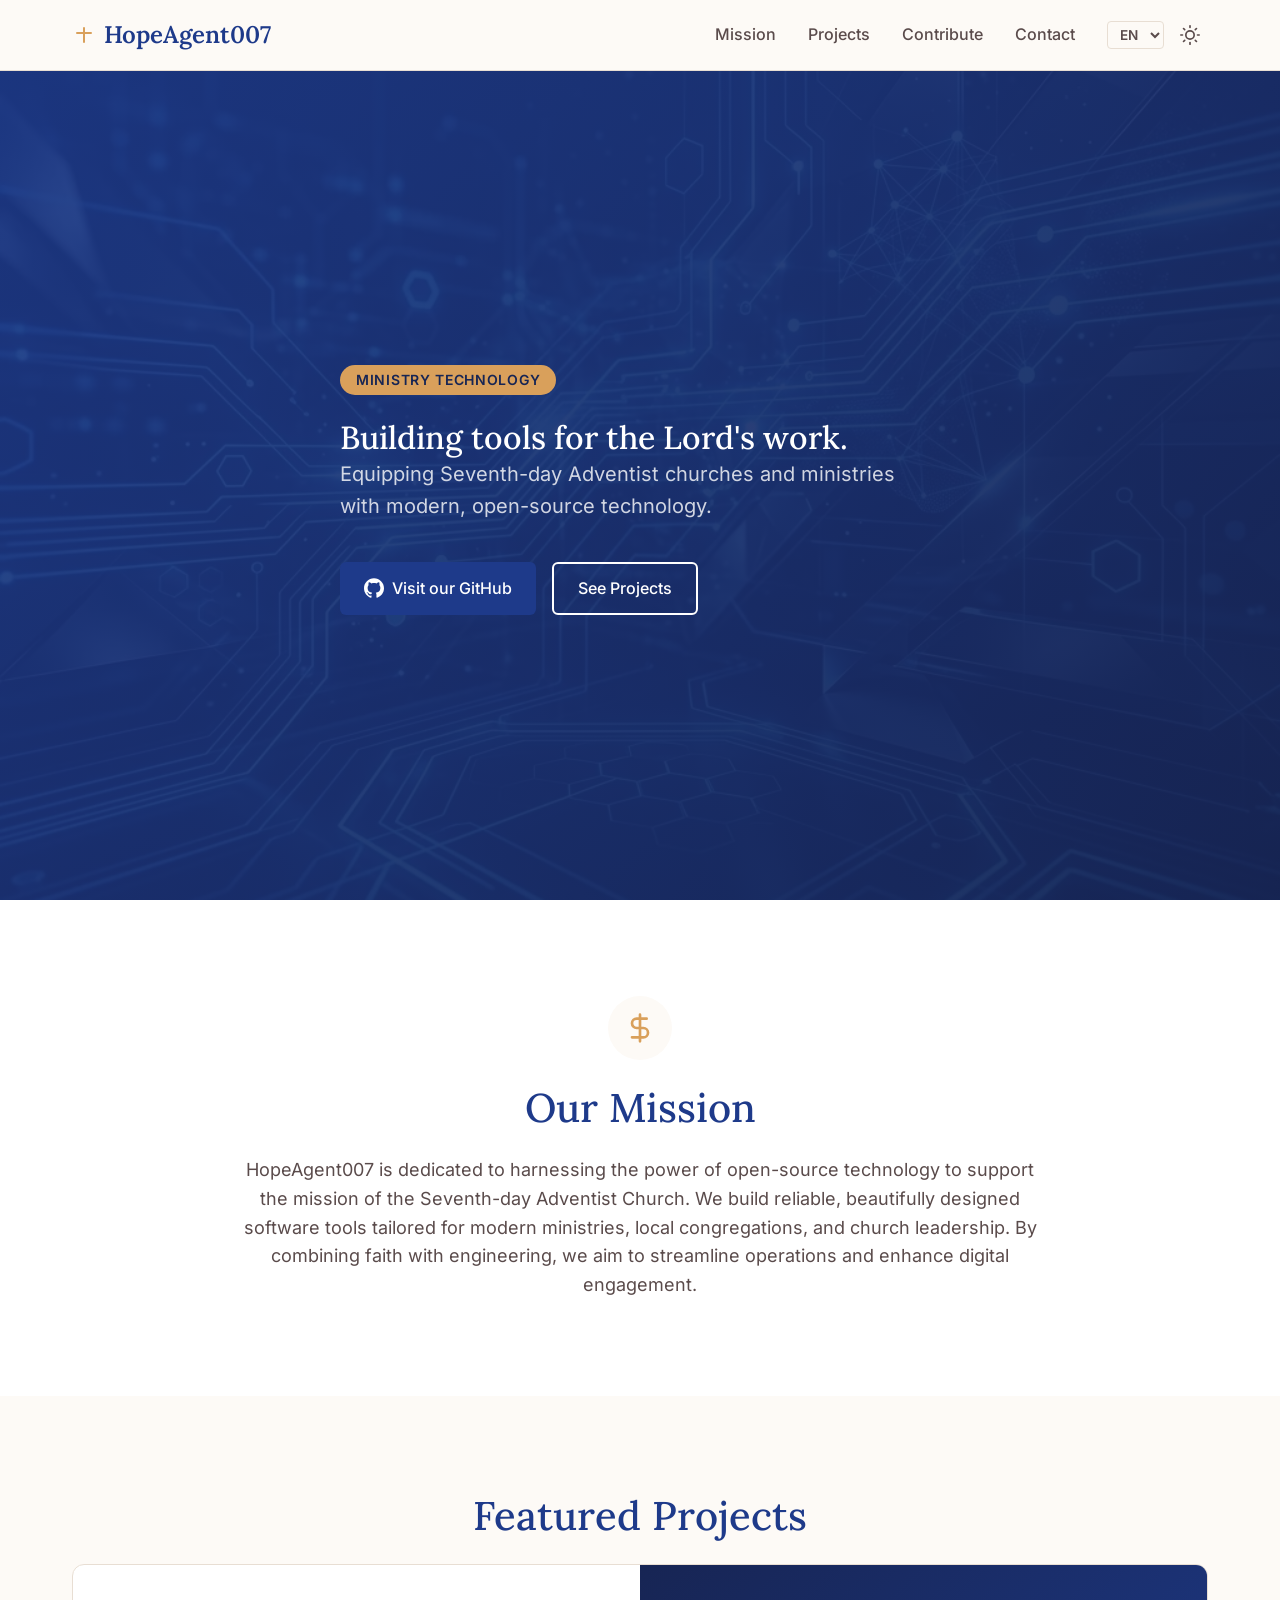
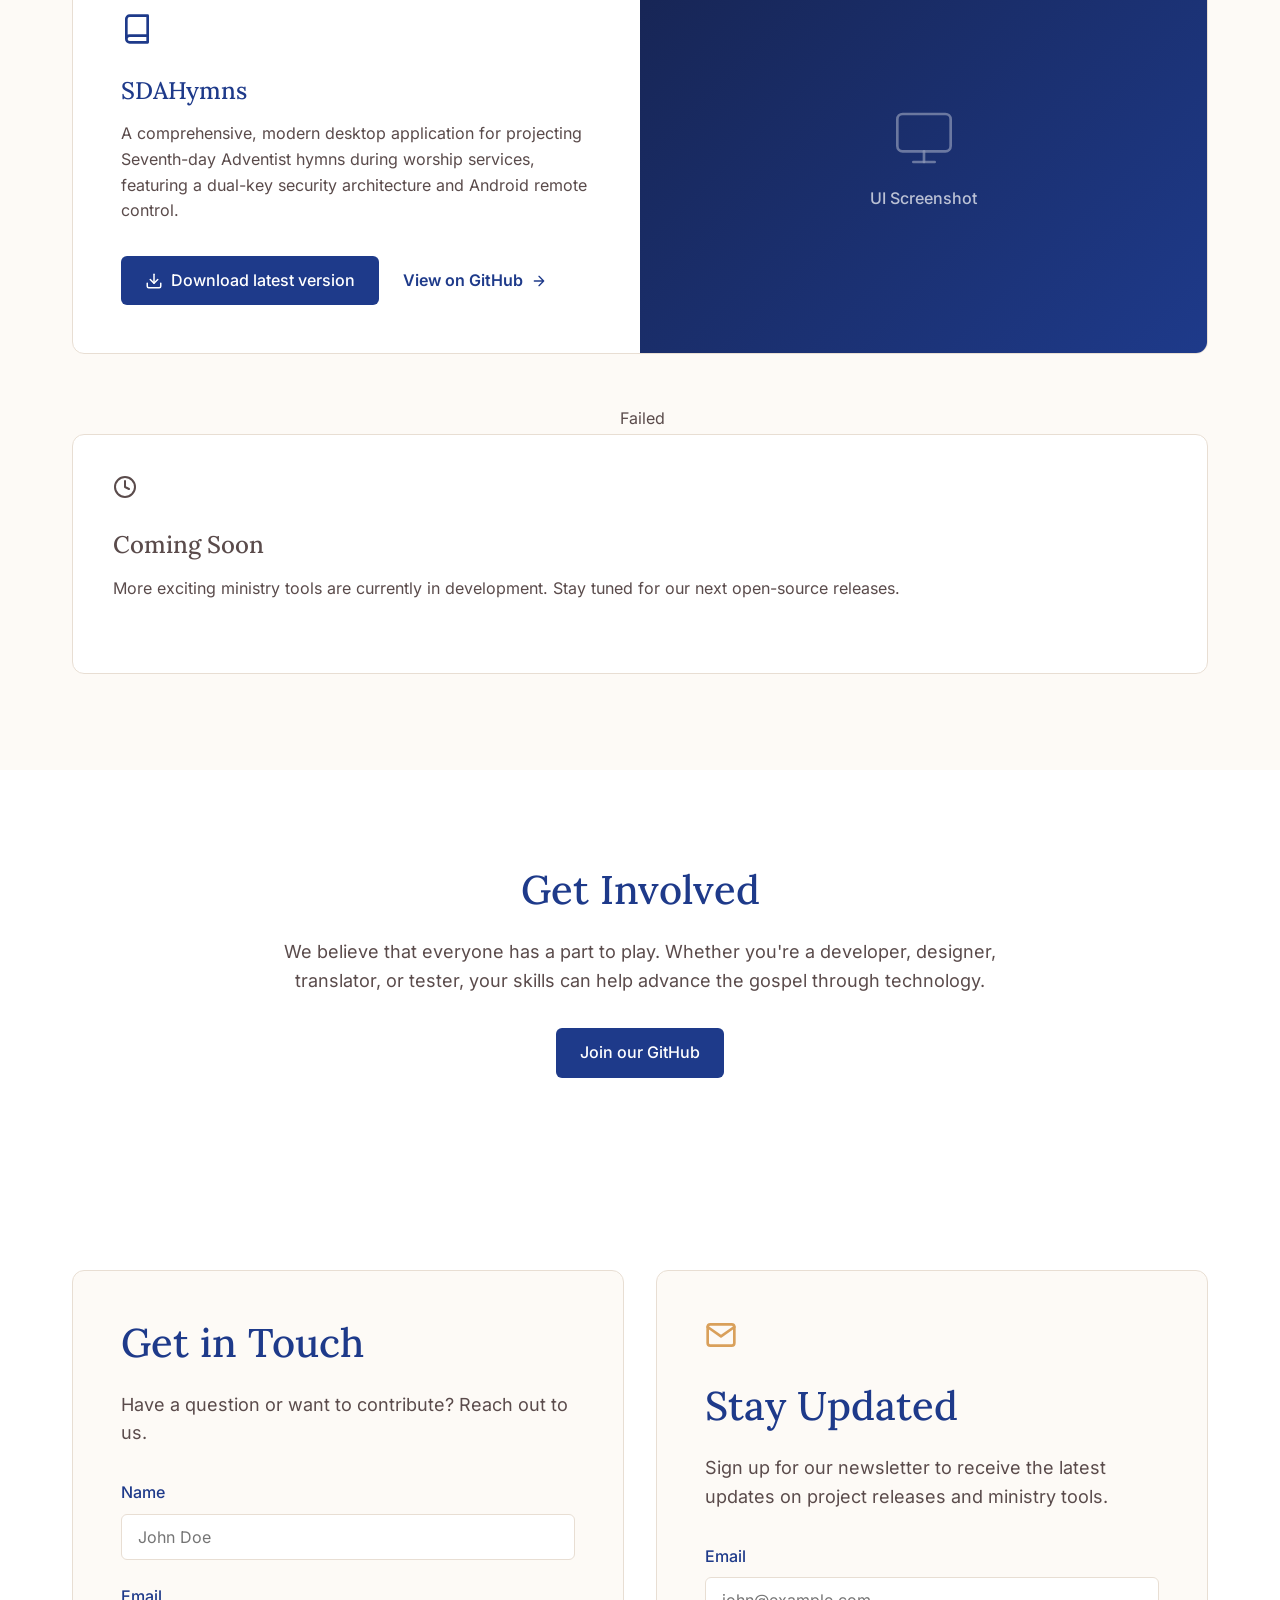
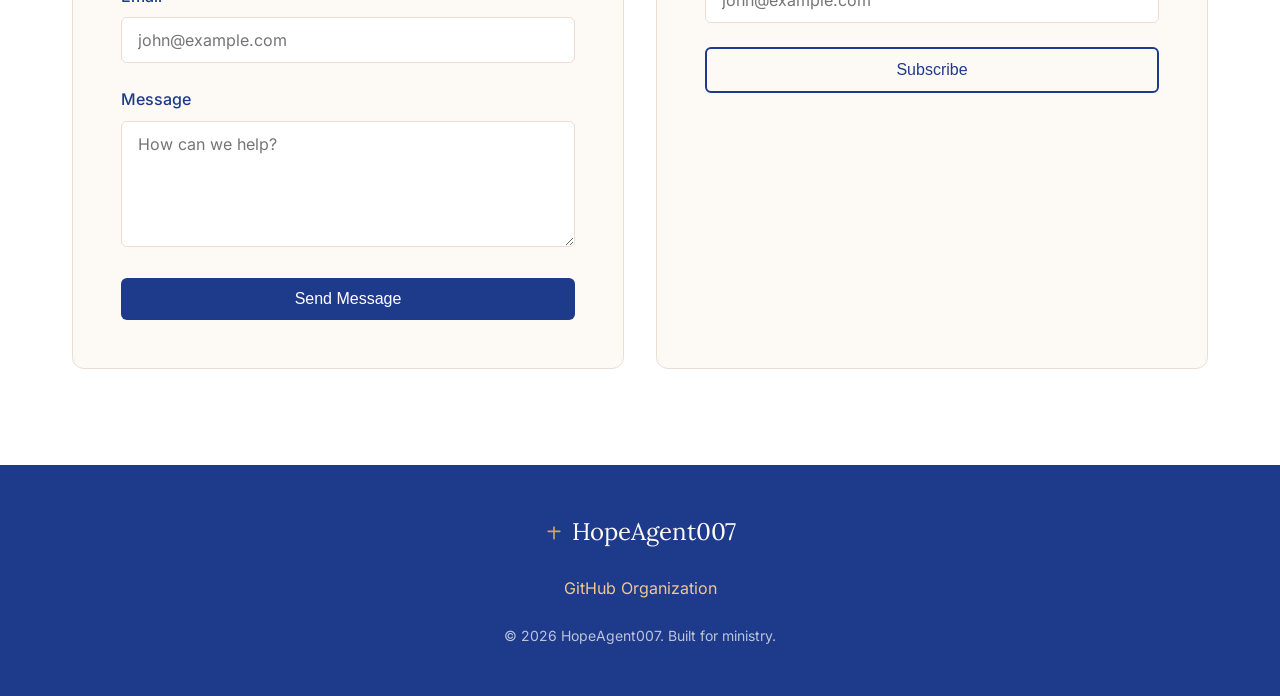
==== commit 7f8835a1: "feat: add SDAHymns download button and Portuguese/French translations - Featured project links to th" ====
--- a/index.html
+++ b/index.html
@@ -38,7 +38,7 @@
             </a>
             
             <div class="nav-controls-wrapper">
-                <ul class="nav-links">
+                <ul class="nav-links" id="nav-links">
                     <li><a href="#about" data-i18n="nav_mission">Mission</a></li>
                     <li><a href="#projects" data-i18n="nav_projects">Projects</a></li>
                     <li><a href="#contribute" data-i18n="nav_contribute">Contribute</a></li>
@@ -50,10 +50,15 @@
                         <option value="en">EN</option>
                         <option value="es">ES</option>
                         <option value="ro">RO</option>
+                        <option value="pt">PT</option>
+                        <option value="fr">FR</option>
                     </select>
                     <button id="theme-toggle" class="icon-btn" aria-label="Toggle Theme" title="Toggle Dark Mode">
                         <svg class="sun-icon" width="20" height="20" viewBox="0 0 24 24" fill="none" stroke="currentColor" stroke-width="2" stroke-linecap="round" stroke-linejoin="round"><circle cx="12" cy="12" r="5"/><line x1="12" y1="1" x2="12" y2="3"/><line x1="12" y1="21" x2="12" y2="23"/><line x1="4.22" y1="4.22" x2="5.64" y2="5.64"/><line x1="18.36" y1="18.36" x2="19.78" y2="19.78"/><line x1="1" y1="12" x2="3" y2="12"/><line x1="21" y1="12" x2="23" y2="12"/><line x1="4.22" y1="19.78" x2="5.64" y2="18.36"/><line x1="18.36" y1="5.64" x2="19.78" y2="4.22"/></svg>
                         <svg class="moon-icon" width="20" height="20" viewBox="0 0 24 24" fill="none" stroke="currentColor" stroke-width="2" stroke-linecap="round" stroke-linejoin="round" style="display: none;"><path d="M21 12.79A9 9 0 1 1 11.21 3 7 7 0 0 0 21 12.79z"/></svg>
+                    </button>
+                    <button id="menu-toggle" class="icon-btn menu-toggle" aria-label="Open menu" aria-expanded="false" aria-controls="nav-links">
+                        <svg width="22" height="22" viewBox="0 0 24 24" fill="none" stroke="currentColor" stroke-width="2" stroke-linecap="round" stroke-linejoin="round"><line x1="3" y1="6" x2="21" y2="6"/><line x1="3" y1="12" x2="21" y2="12"/><line x1="3" y1="18" x2="21" y2="18"/></svg>
                     </button>
                 </div>
             </div>
@@ -102,10 +107,16 @@
                     <p class="project-desc" data-i18n="sdahymns_desc">
                         A comprehensive, modern desktop application for projecting Seventh-day Adventist hymns during worship services, featuring a dual-key security architecture and Android remote control.
                     </p>
-                    <a href="https://github.com/HopeAgent007/SDAHymns" target="_blank" rel="noopener noreferrer" class="project-link">
-                        <span data-i18n="project_view_github">View on GitHub</span>
-                        <svg width="16" height="16" viewBox="0 0 24 24" fill="none" stroke="currentColor" stroke-width="2" stroke-linecap="round" stroke-linejoin="round"><path d="M5 12h14M12 5l7 7-7 7"/></svg>
-                    </a>
+                    <div class="featured-actions">
+                        <a href="https://github.com/HopeAgent007/SDAHymns/releases/latest" target="_blank" rel="noopener noreferrer" class="btn btn-primary">
+                            <svg width="18" height="18" viewBox="0 0 24 24" fill="none" stroke="currentColor" stroke-width="2" stroke-linecap="round" stroke-linejoin="round" class="btn-icon" aria-hidden="true"><path d="M21 15v4a2 2 0 0 1-2 2H5a2 2 0 0 1-2-2v-4"/><polyline points="7 10 12 15 17 10"/><line x1="12" y1="15" x2="12" y2="3"/></svg>
+                            <span data-i18n="download_btn">Download latest version</span>
+                        </a>
+                        <a href="https://github.com/HopeAgent007/SDAHymns" target="_blank" rel="noopener noreferrer" class="project-link">
+                            <span data-i18n="project_view_github">View on GitHub</span>
+                            <svg width="16" height="16" viewBox="0 0 24 24" fill="none" stroke="currentColor" stroke-width="2" stroke-linecap="round" stroke-linejoin="round"><path d="M5 12h14M12 5l7 7-7 7"/></svg>
+                        </a>
+                    </div>
                 </div>
                 <div class="featured-app-visual">
                     <!-- Placeholder for screenshot, could be replaced with actual image tag later -->
@@ -175,6 +186,7 @@
                             <textarea id="message" name="message" rows="5" required placeholder="How can we help?" data-i18n-placeholder="placeholder_message"></textarea>
                         </div>
                         <button type="submit" class="btn btn-primary btn-submit" data-i18n="contact_btn_send">Send Message</button>
+                        <p class="form-status" role="status" aria-live="polite"></p>
                     </form>
                 </div>
                 
@@ -193,6 +205,7 @@
                             <input type="email" id="newsletter-email" name="email" required placeholder="john@example.com" data-i18n-placeholder="placeholder_email">
                         </div>
                         <button type="submit" class="btn btn-secondary btn-submit" data-i18n="newsletter_btn">Subscribe</button>
+                        <p class="form-status" role="status" aria-live="polite"></p>
                     </form>
                 </div>
 
--- a/style.css
+++ b/style.css
@@ -123,6 +123,7 @@
     display: flex;
     justify-content: space-between;
     align-items: center;
+    gap: 1rem;
 }
 
 .logo {
@@ -597,9 +598,70 @@
 }
 
 /* --- Responsive --- */
+.menu-toggle {
+    display: none;
+}
+
+.featured-actions {
+    display: flex;
+    flex-wrap: wrap;
+    align-items: center;
+    gap: 1rem 1.5rem;
+}
+
+.form-status {
+    margin-top: 1rem;
+    font-size: 0.95rem;
+    color: var(--clr-text-light);
+}
+
+.form-status:empty {
+    display: none;
+}
+
+.form-status.is-success {
+    color: var(--clr-blue);
+}
+
+[data-theme="dark"] .form-status.is-success {
+    color: var(--clr-gold);
+}
+
+.form-status.is-error {
+    color: #b91c1c;
+}
+
+[data-theme="dark"] .form-status.is-error {
+    color: #fca5a5;
+}
+
 @media (max-width: 768px) {
+    .menu-toggle {
+        display: flex;
+    }
+
+    /* Mobile menu: drops down under the fixed navbar when opened */
     .nav-links {
         display: none;
+        position: absolute;
+        top: 100%;
+        left: 0;
+        right: 0;
+        flex-direction: column;
+        gap: 0;
+        padding: 0.5rem 1.5rem 1rem;
+        background-color: var(--clr-bg);
+        border-bottom: 1px solid var(--clr-border);
+        box-shadow: 0 8px 16px rgba(0, 0, 0, 0.08);
+    }
+
+    .nav-links.is-open {
+        display: flex;
+    }
+
+    .nav-links a {
+        display: block;
+        padding: 0.75rem 0;
     }
     
     .hero-cta {
